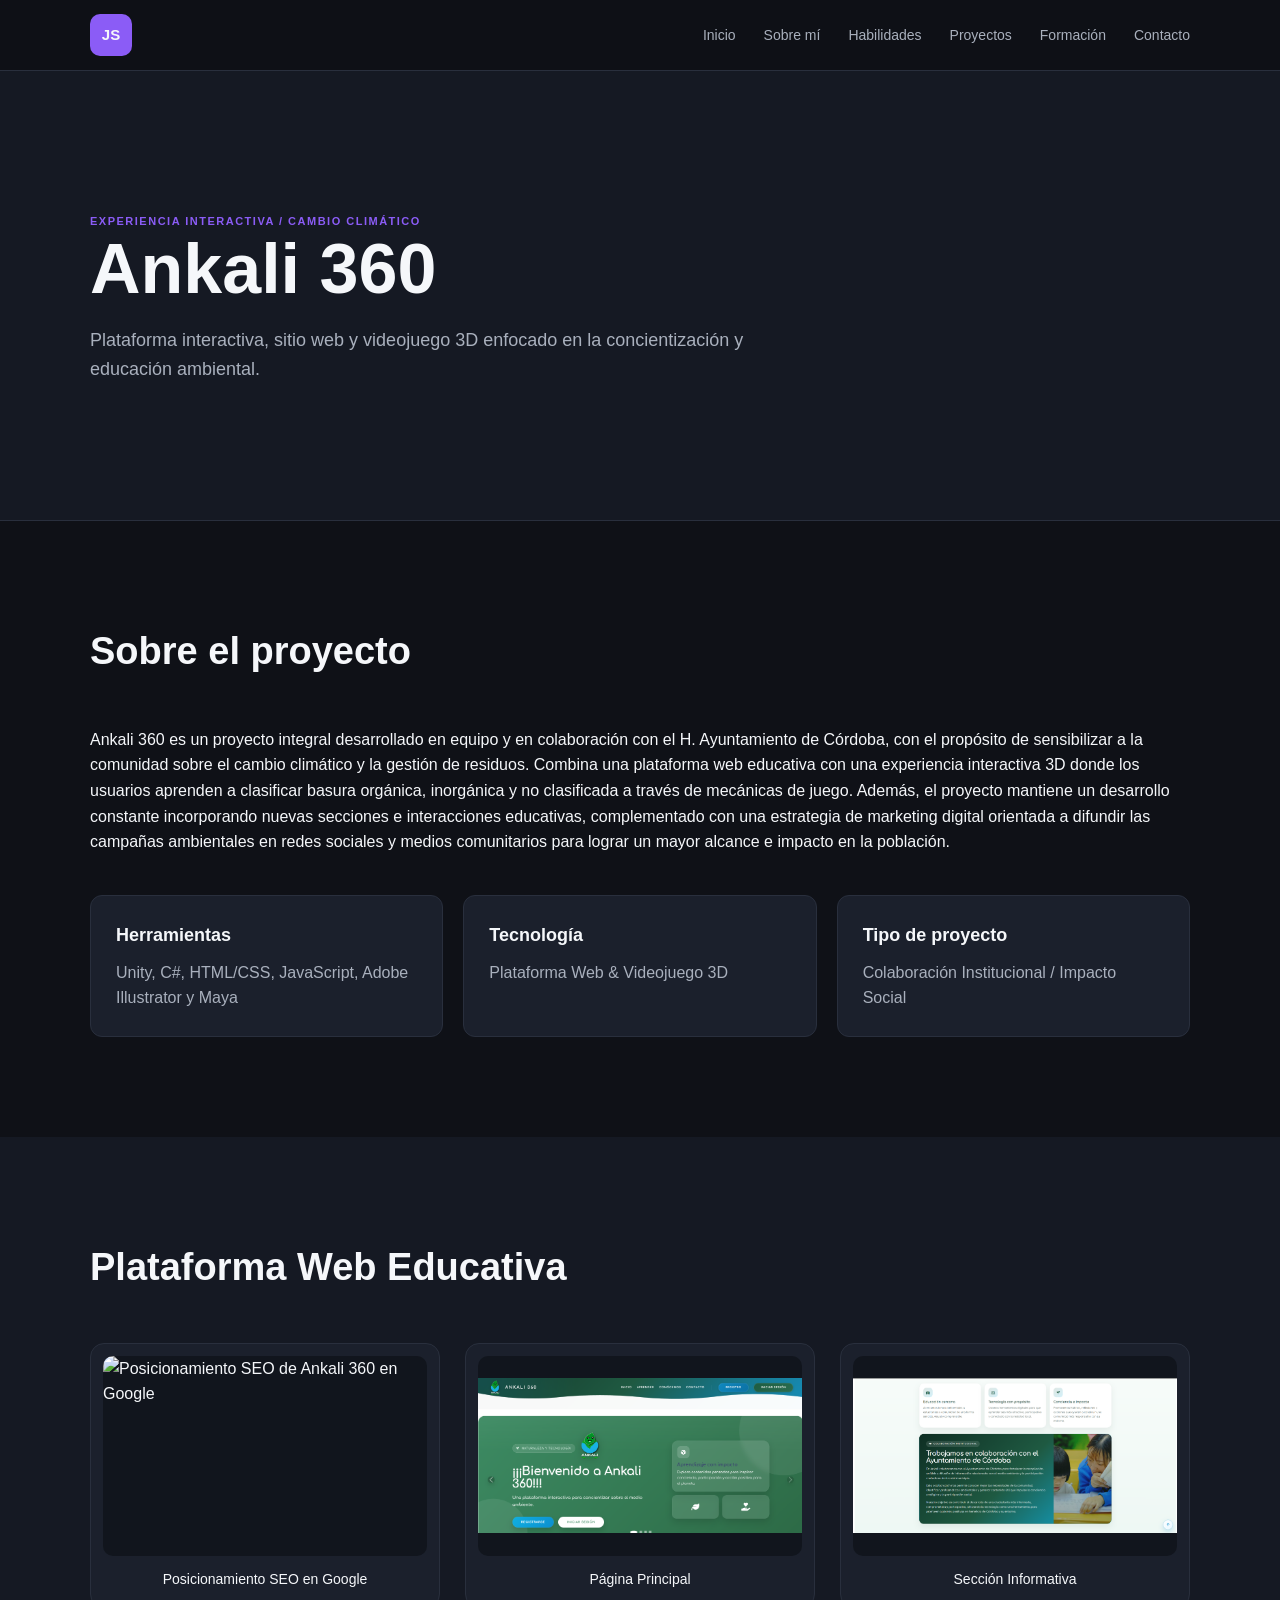
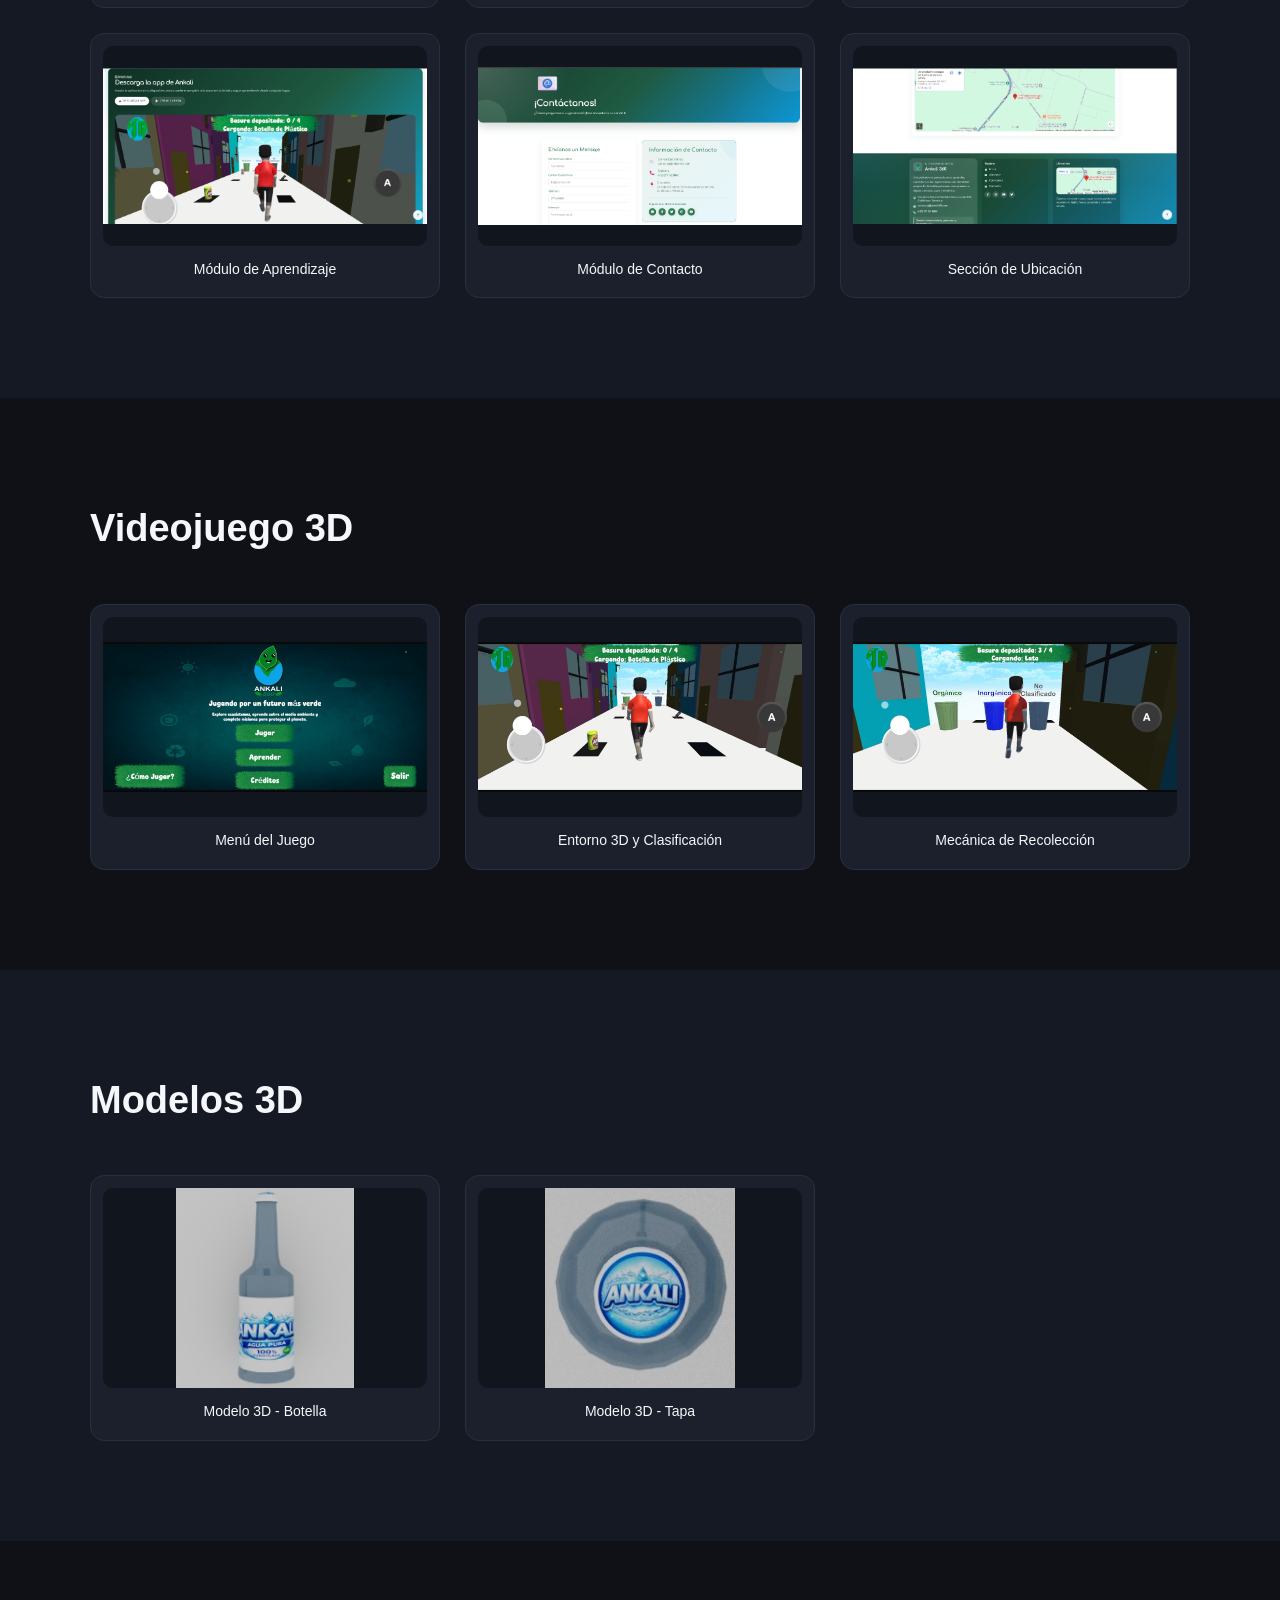
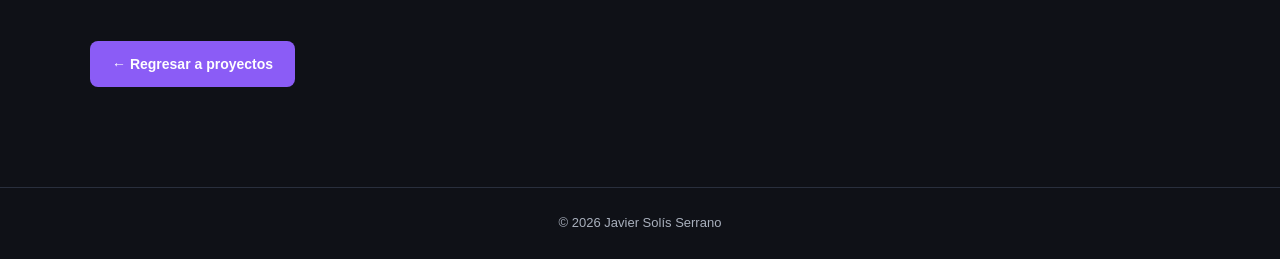
==== proyectos/Ankali360.html @ 9993f094 "Version 2  del portafolio" ====
<!DOCTYPE html>
<html lang="es">

<head>
    <meta charset="UTF-8">
    <meta name="viewport" content="width=device-width, initial-scale=1.0">

    <title>Ankali 360 | Portafolio</title>

    <link rel="stylesheet" href="../css/style.css">
</head>

<body>

    <!-- HEADER -->
    <header class="header">
        <div class="container nav">
            <div class="logo">JS</div>

            <nav class="menu">
                <a href="../index.html">Inicio</a>
                <a href="../index.html#sobre-mi">Sobre mí</a>
                <a href="../index.html#habilidades">Habilidades</a>
                <a href="../index.html#proyectos">Proyectos</a>
                <a href="../index.html#formacion">Formación</a>
                <a href="../index.html#contacto">Contacto</a>
            </nav>
        </div>
    </header>


    <!-- HERO DEL PROYECTO -->
    <section class="hero project-hero">
        <div class="container">

            <span class="project-category">
                EXPERIENCIA INTERACTIVA / CAMBIO CLIMÁTICO
            </span>

            <h1>Ankali 360</h1>

            <p>
                Plataforma interactiva, sitio web y videojuego 3D enfocado en la concientización y educación ambiental.
            </p>

        </div>
    </section>


    <!-- INFORMACIÓN DEL PROYECTO -->
    <section class="section">
        <div class="container">

            <h2>Sobre el proyecto</h2>

            <p>
                Ankali 360 es un proyecto integral desarrollado en equipo y en colaboración con el H. Ayuntamiento de Córdoba, con el propósito de sensibilizar a la comunidad sobre el cambio climático y la gestión de residuos. Combina una plataforma web educativa con una experiencia interactiva 3D donde los usuarios aprenden a clasificar basura orgánica, inorgánica y no clasificada a través de mecánicas de juego. Además, el proyecto mantiene un desarrollo constante incorporando nuevas secciones e interacciones educativas, complementado con una estrategia de marketing digital orientada a difundir las campañas ambientales en redes sociales y medios comunitarios para lograr un mayor alcance e impacto en la población.
            </p>

            <div class="project-info">

                <div>
                    <h3>Herramientas</h3>
                    <p>Unity, C#, HTML/CSS, JavaScript, Adobe Illustrator y Maya</p>
                </div>

                <div>
                    <h3>Tecnología</h3>
                    <p>Plataforma Web & Videojuego 3D</p>
                </div>

                <div>
                    <h3>Tipo de proyecto</h3>
                    <p>Colaboración Institucional / Impacto Social</p>
                </div>

            </div>

        </div>
    </section>


    <!-- PLATAFORMA WEB -->
    <section class="section section-dark">
        <div class="container">

            <h2>Plataforma Web Educativa</h2>

            <div class="project-gallery">

                <div class="gallery-item">
                    <img src="../img/Ankali360/Seo.png" alt="Posicionamiento SEO de Ankali 360 en Google">
                    <p>Posicionamiento SEO en Google</p>
                </div>

                <div class="gallery-item">
                    <img src="../img/Ankali360/PaginaWeb.png" alt="Pantalla principal de la plataforma web">
                    <p>Página Principal</p>
                </div>

                <div class="gallery-item">
                    <img src="../img/Ankali360/Pagin.png" alt="Sección informativa de la plataforma">
                    <p>Sección Informativa</p>
                </div>

                <div class="gallery-item">
                    <img src="../img/Ankali360/Pagi.png" alt="Sección de aprendizaje">
                    <p>Módulo de Aprendizaje</p>
                </div>

                <div class="gallery-item">
                    <img src="../img/Ankali360/Pagina.png" alt="Vista del contenido web">
                    <p>Módulo de Contacto</p>
                </div>

                <div class="gallery-item">
                    <img src="../img/Ankali360/Paginaa.png" alt="Vista interactiva de la web">
                    <p>Sección de Ubicación</p>
                </div>

            </div>

        </div>
    </section>


    <!-- VIDEOJUEGO 3D -->
    <section class="section">
        <div class="container">

            <h2>Videojuego 3D</h2>

            <div class="project-gallery">

                <div class="gallery-item">
                    <img src="../img/Ankali360/Menu.jpeg" alt="Menú principal del videojuego">
                    <p>Menú del Juego</p>
                </div>

                <div class="gallery-item">
                    <img src="../img/Ankali360/VideoJuego.jpeg" alt="Escenario de recolección de residuos">
                    <p>Entorno 3D y Clasificación</p>
                </div>

                <div class="gallery-item">
                    <img src="../img/Ankali360/Videojuego_Recoleccion.jpeg" alt="Mecánica de recolección de basura">
                    <p>Mecánica de Recolección</p>
                </div>

            </div>

        </div>
    </section>


    <!-- MODELOS 3D -->
    <section class="section section-dark">
        <div class="container">

            <h2>Modelos 3D</h2>

            <div class="project-gallery">

                <div class="gallery-item">
                    <img src="../img/Ankali360/Botella.jpg" alt="Modelo 3D de botella de plástico">
                    <p>Modelo 3D - Botella</p>
                </div>

                <div class="gallery-item">
                    <img src="../img/Ankali360/Tapa.jpg" alt="Modelo 3D de tapa de plástico">
                    <p>Modelo 3D - Tapa</p>
                </div>

            </div>

        </div>
    </section>


    <!-- REGRESAR -->
    <section class="section">
        <div class="container">

            <a href="../index.html#proyectos" class="btn btn-primary">
                ← Regresar a proyectos
            </a>

        </div>
    </section>


    <!-- FOOTER -->
    <footer class="footer">
        <div class="container">
            <p>© 2026 Javier Solís Serrano</p>
        </div>
    </footer>

</body>

</html>
---- css/style.css ----
/* =========================
   VARIABLES
========================= */

:root {
    --bg: #0f1117;
    --bg-secondary: #151923;
    --card: #1b202c;
    --text: #f5f7fa;
    --text-secondary: #a9b0bd;
    --accent: #8b5cf6;
    --accent-hover: #7c3aed;
    --border: #292f3d;

    --container: 1100px;
}


/* =========================
   RESET
========================= */

* {
    margin: 0;
    padding: 0;
    box-sizing: border-box;
}

html {
    scroll-behavior: smooth;
}

body {
    font-family: Arial, sans-serif;
    background: var(--bg);
    color: var(--text);
    line-height: 1.6;
}

a {
    color: inherit;
    text-decoration: none;
}

img {
    max-width: 100%;
    display: block;
}


/* =========================
   CONTENEDOR
========================= */

.container {
    width: min(90%, var(--container));
    margin: 0 auto;
}


/* =========================
   HEADER
========================= */

.header {
    position: sticky;
    top: 0;
    z-index: 1000;

    background: rgba(15, 17, 23, 0.95);
    border-bottom: 1px solid var(--border);

    backdrop-filter: blur(10px);
}

.nav {
    min-height: 70px;

    display: flex;
    align-items: center;
    justify-content: space-between;
}


/* =========================
   LOGO
========================= */

.logo {
    width: 42px;
    height: 42px;

    display: flex;
    align-items: center;
    justify-content: center;

    background: var(--accent);
    border-radius: 10px;

    font-size: 15px;
    font-weight: bold;
}


/* =========================
   MENÚ
========================= */

.menu {
    display: flex;
    gap: 28px;
}

.menu a {
    color: var(--text-secondary);
    font-size: 14px;

    transition: 0.3s;
}

.menu a:hover {
    color: var(--text);
}


/* =========================
   HERO
========================= */

.hero {
    min-height: 80vh;

    display: flex;
    align-items: center;

    border-bottom: 1px solid var(--border);
}

.hero-content {
    padding: 100px 0;
}

.hero-text {
    max-width: 750px;
}

.hero-subtitle,
.section-subtitle {
    color: var(--accent);

    font-size: 13px;
    font-weight: bold;

    letter-spacing: 2px;
    margin-bottom: 15px;
}

.hero h1 {
    font-size: clamp(42px, 7vw, 76px);
    line-height: 1.05;

    margin-bottom: 25px;
}

.hero-description {
    max-width: 650px;

    color: var(--text-secondary);

    font-size: 18px;
    margin-bottom: 35px;
}


/* =========================
   BOTONES
========================= */

.hero-buttons {
    display: flex;
    gap: 15px;
    flex-wrap: wrap;
}

.btn {
    display: inline-block;

    padding: 12px 22px;

    border-radius: 8px;

    font-size: 14px;
    font-weight: bold;

    transition: 0.3s;
}

.btn-primary {
    background: var(--accent);
    color: white;
}

.btn-primary:hover {
    background: var(--accent-hover);
    transform: translateY(-2px);
}

.btn-secondary {
    border: 1px solid var(--border);
    color: var(--text);
}

.btn-secondary:hover {
    border-color: var(--accent);
}


/* =========================
   SECCIONES
========================= */

.section {
    padding: 100px 0;
}

.section-dark {
    background: var(--bg-secondary);
}

.section h2 {
    font-size: 38px;
    margin-bottom: 45px;
}


/* =========================
   SOBRE MÍ
========================= */

.about-content {
    max-width: 750px;
}

.about-text {
    color: var(--text-secondary);
    font-size: 17px;
}

.about-text p {
    margin-bottom: 20px;
}


/* =========================
   HABILIDADES
========================= */

.skills-grid {
    display: grid;
    grid-template-columns: repeat(3, 1fr);
    gap: 20px;
}

.skill-card {
    background: var(--card);

    border: 1px solid var(--border);

    padding: 28px;

    border-radius: 12px;

    transition: 0.3s;
}

.skill-card:hover {
    transform: translateY(-5px);
    border-color: var(--accent);
}

.skill-card h3 {
    margin-bottom: 10px;
}

.skill-card p {
    color: var(--text-secondary);
    font-size: 14px;
}


/* =========================
   PROYECTOS
========================= */

.projects-grid {
    display: grid;
    grid-template-columns: repeat(2, 1fr);
    gap: 25px;
}

.project-card {
    background: var(--card);

    border: 1px solid var(--border);

    border-radius: 12px;

    overflow: hidden;

    transition: 0.3s;
}

.project-card:hover {
    transform: translateY(-5px);
    border-color: var(--accent);
}


/* =========================
   IMAGEN DE PROYECTO (CORREGIDO)
========================= */

.project-image {
    height: 230px;
    width: 100%;
    display: flex;
    align-items: center;
    justify-content: center;
    background: #11151d;
    overflow: hidden;
    position: relative;
    color: var(--text-secondary);
    font-size: 18px;
    font-weight: bold;
}

.project-image img {
    width: 100%;
    height: 100%;
    object-fit: contain;
    padding: 15px;
}

.project-content {
    padding: 25px;
}

.project-category {
    color: var(--accent);

    font-size: 11px;
    font-weight: bold;

    letter-spacing: 1.5px;

    margin-bottom: 10px;
}

.project-content h3 {
    font-size: 23px;
    margin-bottom: 10px;
}

.project-content p {
    color: var(--text-secondary);

    font-size: 14px;

    margin-bottom: 20px;
}

.project-link {
    color: var(--accent);

    font-size: 14px;
    font-weight: bold;
}

.project-link:hover {
    color: var(--text);
}


/* =========================
   PÁGINA DEL PROYECTO
========================= */

.project-hero {
    min-height: 50vh;
    background: var(--bg-secondary);
}

.project-hero .container {
    padding: 80px 0;
}

.project-hero h1 {
    font-size: clamp(45px, 7vw, 70px);
    margin-bottom: 20px;
}

.project-hero p {
    max-width: 700px;
    color: var(--text-secondary);
    font-size: 18px;
}


/* =========================
   INFORMACIÓN DEL PROYECTO
========================= */

.project-info {
    display: grid;
    grid-template-columns: repeat(3, 1fr);

    gap: 20px;

    margin-top: 40px;
}

.project-info > div {
    background: var(--card);

    border: 1px solid var(--border);

    border-radius: 12px;

    padding: 25px;
}

.project-info h3 {
    margin-bottom: 10px;
    font-size: 18px;
}

.project-info p {
    color: var(--text-secondary);
}


/* =========================
   GALERÍA DE PROYECTOS
========================= */

.project-gallery {
    display: grid;

    grid-template-columns: repeat(3, 1fr);

    gap: 25px;

    margin-top: 30px;
}

.gallery-item {
    background: var(--card);

    border: 1px solid var(--border);

    border-radius: 14px;

    padding: 12px;

    overflow: hidden;

    transition:
        transform 0.3s ease,
        border-color 0.3s ease,
        box-shadow 0.3s ease;
}

.gallery-item:hover {
    transform: translateY(-5px);

    border-color: var(--accent);

    box-shadow: 0 10px 25px rgba(0, 0, 0, 0.3);
}


/* =========================
   IMÁGENES DE GALERÍA
========================= */

.gallery-item img {
    width: 100%;

    height: 200px;

    object-fit: contain;

    display: block;

    background: #11151d;

    border-radius: 10px;
}


/* =========================
   NOMBRE DE IMAGEN
========================= */

.gallery-item p {
    margin: 12px 5px 5px;

    text-align: center;

    color: var(--text);

    font-size: 14px;

    font-weight: 500;
}


/* =========================
   FORMACIÓN
========================= */

.formation-card {
    max-width: 750px;

    background: var(--card);

    border: 1px solid var(--border);

    border-radius: 12px;

    padding: 30px;
}

.formation-card h3 {
    font-size: 23px;
    margin-bottom: 10px;
}

.formation-card p {
    color: var(--text-secondary);
    margin-bottom: 5px;
}


/* =========================
   CV
========================= */

.cv-section {
    text-align: center;
}

.cv-section > p:not(.section-subtitle) {
    max-width: 600px;

    margin: 0 auto 30px;

    color: var(--text-secondary);
}


/* =========================
   CONTACTO
========================= */

.contact-text {
    max-width: 650px;

    color: var(--text-secondary);

    margin-bottom: 30px;
}

.contact-links {
    display: flex;

    gap: 25px;

    flex-wrap: wrap;
}

.contact-links a {
    color: var(--accent);

    font-weight: bold;
}

.contact-links a:hover {
    color: var(--text);
}


/* =========================
   FOOTER
========================= */

.footer {
    padding: 25px 0;

    border-top: 1px solid var(--border);

    color: var(--text-secondary);

    font-size: 13px;

    text-align: center;
}


/* =========================
   RESPONSIVE
========================= */

@media (max-width: 900px) {

    .skills-grid {
        grid-template-columns: repeat(2, 1fr);
    }

    .projects-grid {
        grid-template-columns: 1fr;
    }

    .project-gallery {
        grid-template-columns: repeat(2, 1fr);
    }

    .project-info {
        grid-template-columns: 1fr;
    }

    .gallery-item img {
        height: 190px;
    }
}


@media (max-width: 800px) {

    .menu {
        gap: 15px;
    }

    .menu a {
        font-size: 12px;
    }

    .hero {
        min-height: 70vh;
    }

    .section {
        padding: 75px 0;
    }
}


@media (max-width: 550px) {

    .nav {
        min-height: 60px;
    }

    .menu {
        display: none;
    }

    .hero h1 {
        font-size: 42px;
    }

    .hero-description {
        font-size: 16px;
    }

    .skills-grid {
        grid-template-columns: 1fr;
    }

    .projects-grid {
        grid-template-columns: 1fr;
    }

    .project-gallery {
        grid-template-columns: 1fr;
        gap: 20px;
    }

    .gallery-item img {
        height: 220px;
    }

    .section h2 {
        font-size: 30px;
    }

    .project-info {
        grid-template-columns: 1fr;
    }
}
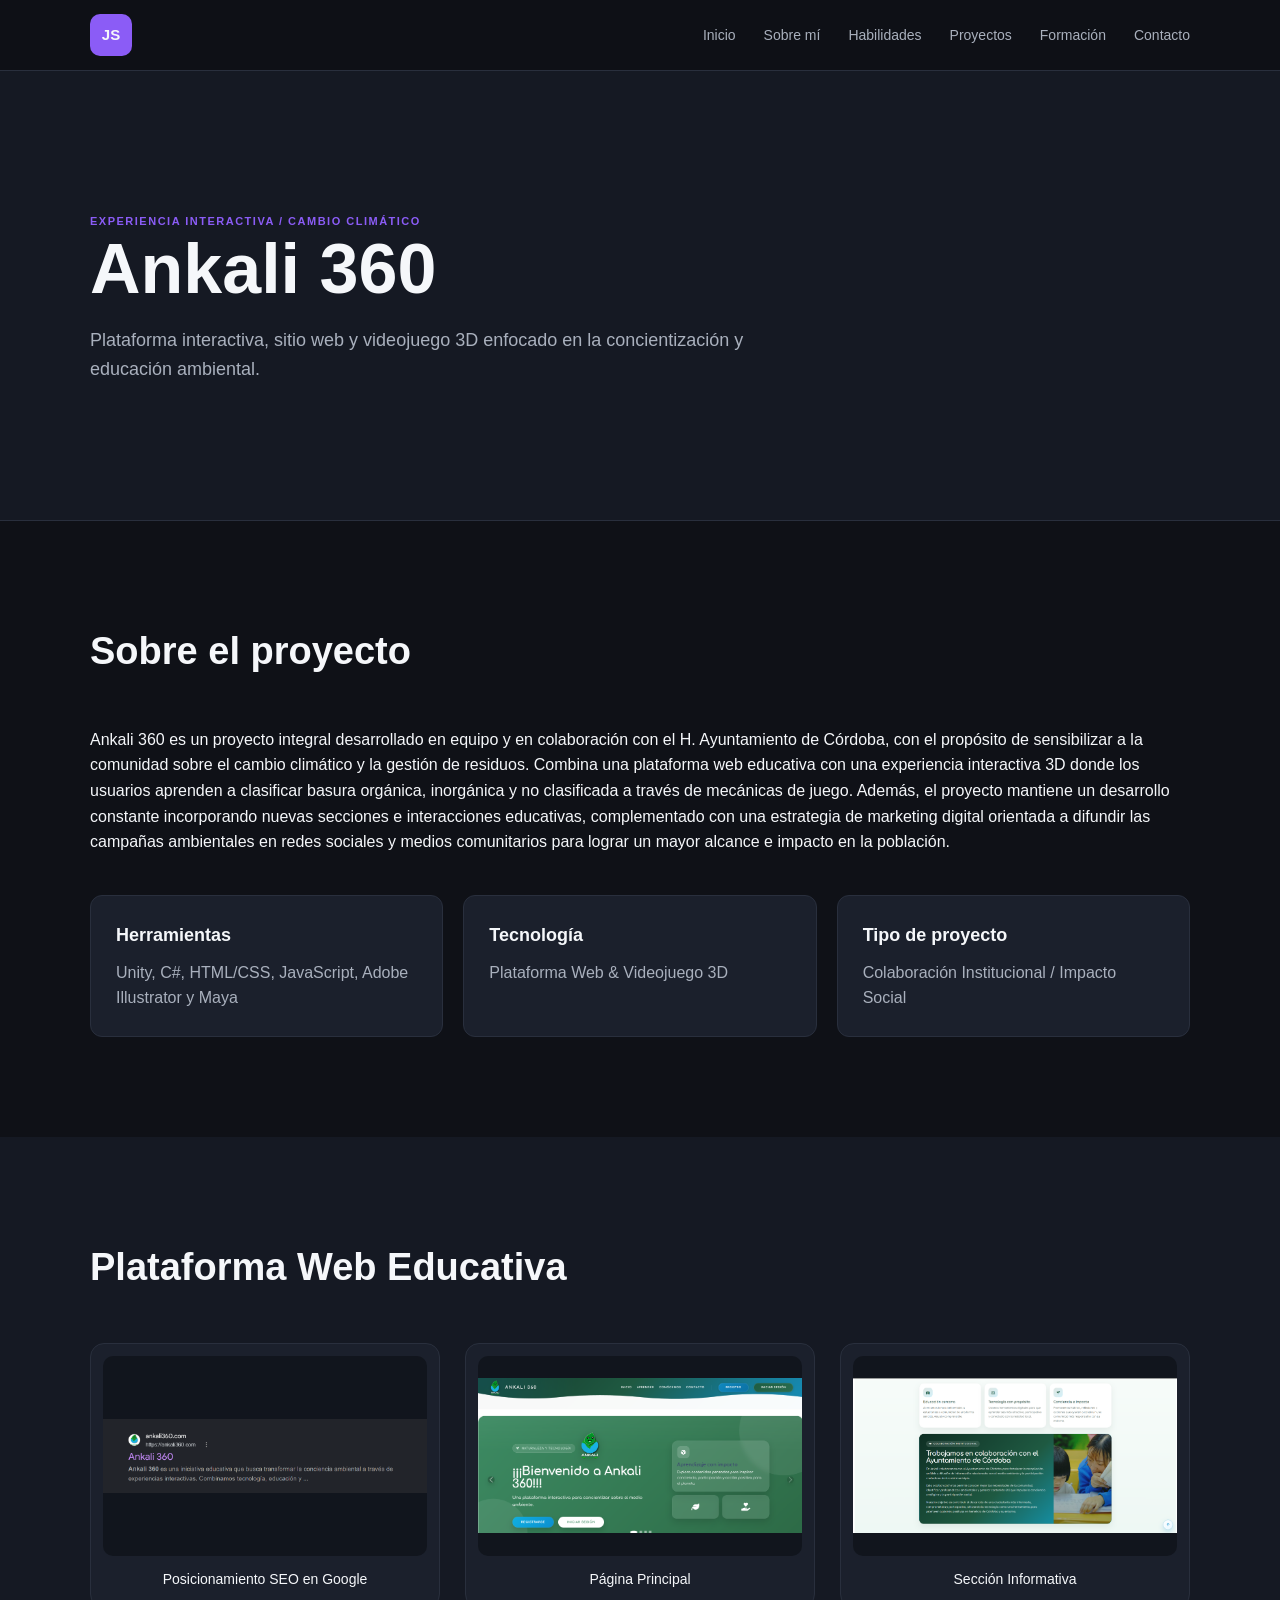
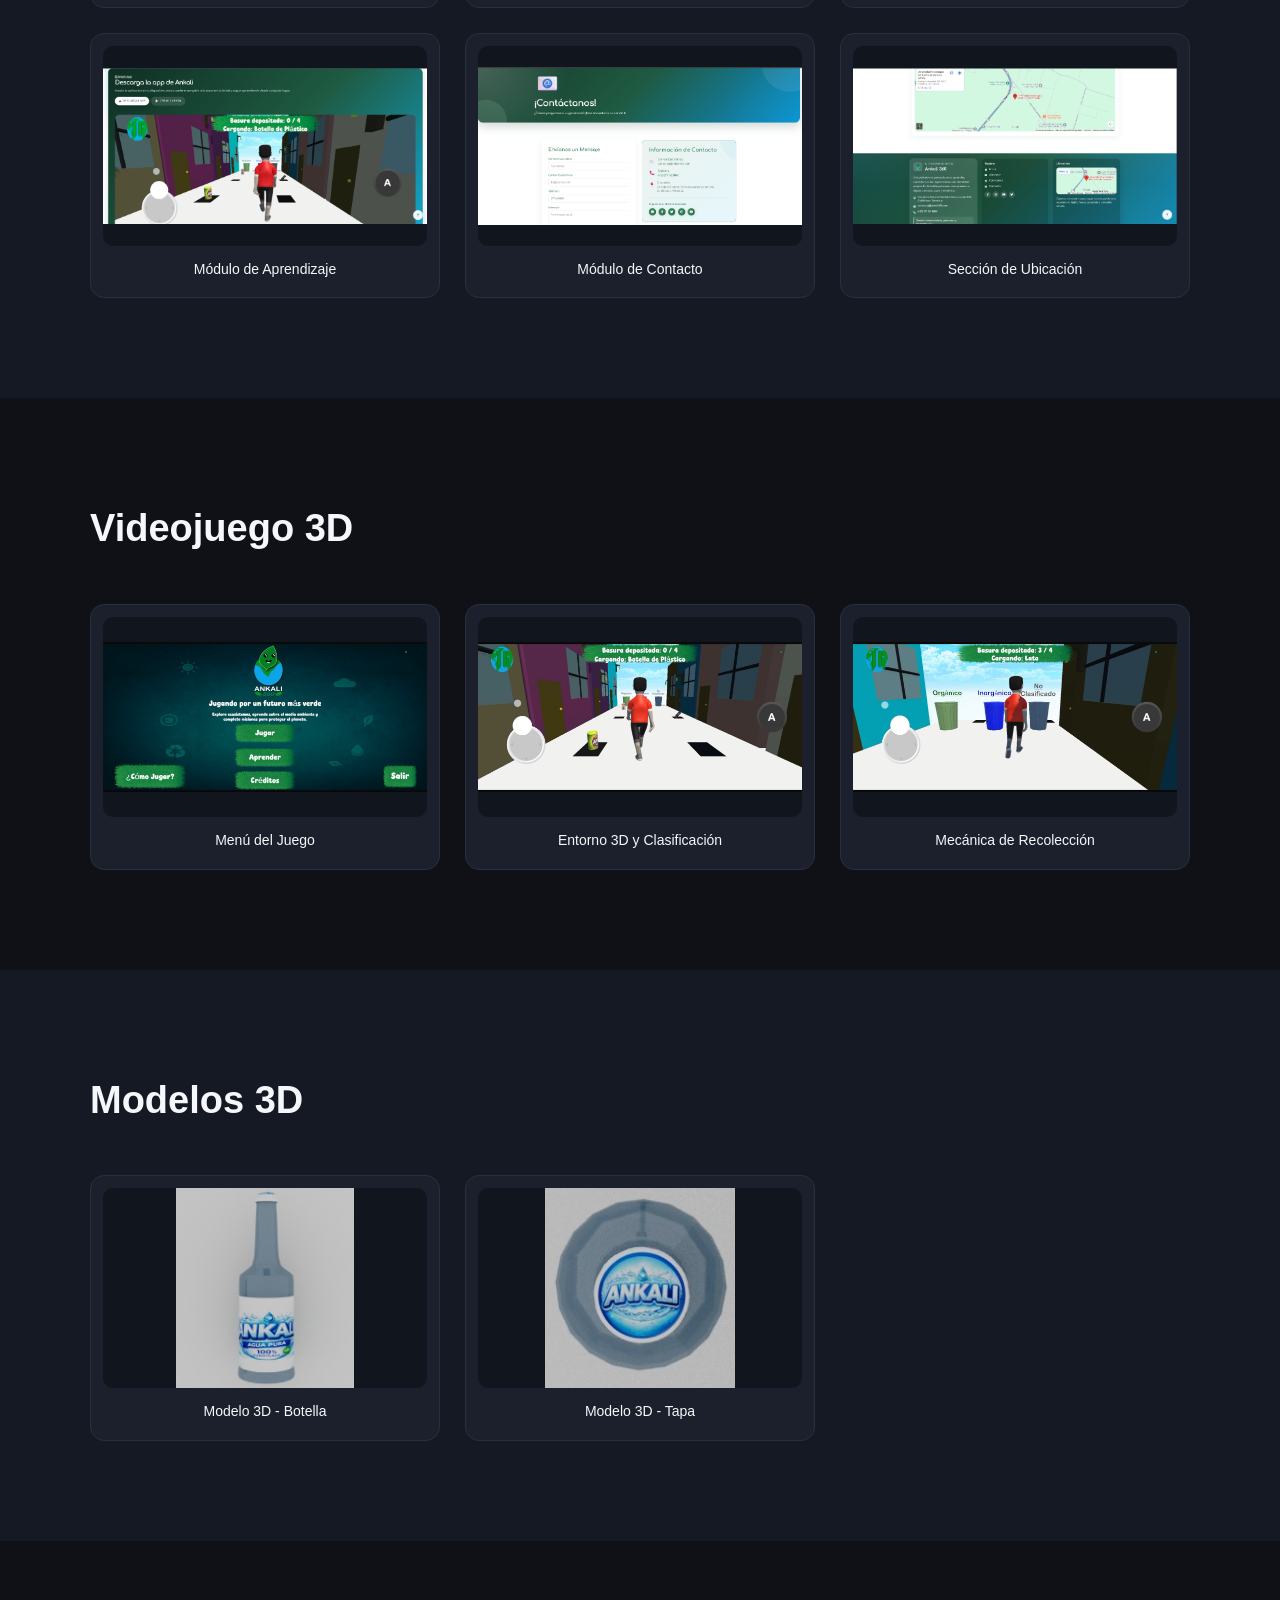
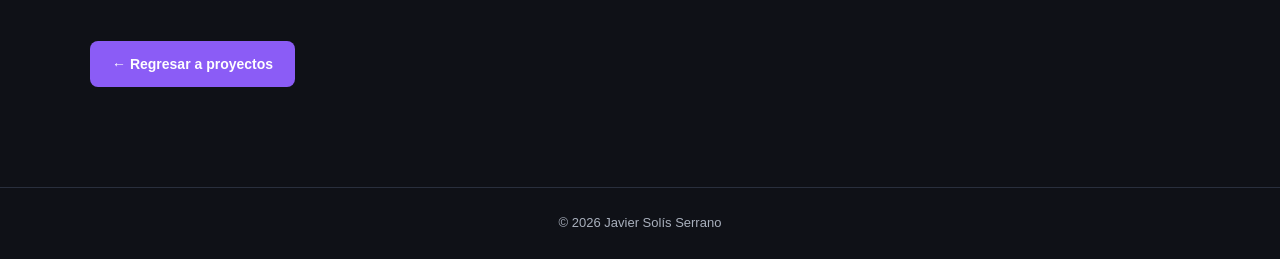
==== commit 81642626: "Ajuste de redaccion en perfil profesional" ====
--- a/proyectos/Ankali360.html
+++ b/proyectos/Ankali360.html
@@ -89,7 +89,7 @@
             <div class="project-gallery">
 
                 <div class="gallery-item">
-                    <img src="../img/Ankali360/Seo.png" alt="Posicionamiento SEO de Ankali 360 en Google">
+                    <img src="../img/Ankali360/SEO.png" alt="Posicionamiento SEO de Ankali 360 en Google">
                     <p>Posicionamiento SEO en Google</p>
                 </div>
 
